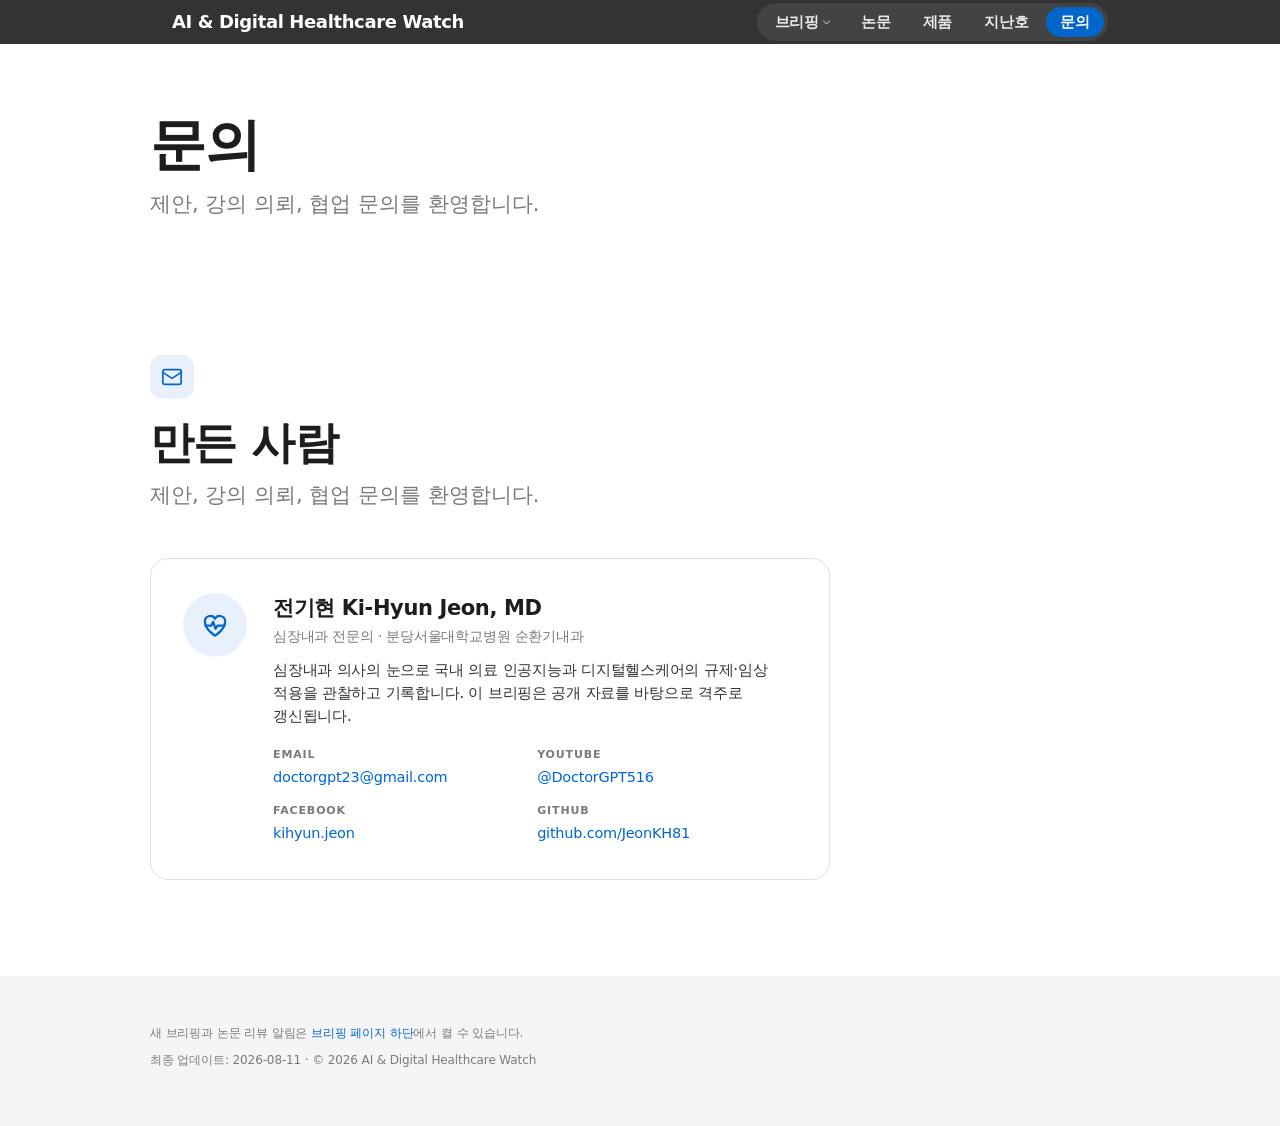
==== about/index.html @ b1553fe0 "브리핑 순서를 갱신 주기대로 재배치 — 주간(동향·LLM) 먼저, 월간(핵심·키워드·타임라인), 수시(학회) 순 Co-Authored-By: Claude Fable 5 <norep" ====
<!DOCTYPE html>
<html lang="ko">
<head>
<meta charset="utf-8">
<meta name="viewport" content="width=device-width, initial-scale=1, viewport-fit=cover">
<meta name="description" content="전기현(심장내과 전문의)이 만드는 의료 인공지능·디지털헬스케어 브리핑입니다. 제안과 협업 문의를 환영합니다.">
<title>문의 — AI &amp; Digital Healthcare Watch</title>
<link rel="canonical" href="https://docgpt.ai.kr/about/">

<!-- PWA (홈화면 설치·오프라인) -->
<link rel="manifest" href="/manifest.json?v=3">
<meta name="theme-color" content="#000000">
<link rel="icon" href="/favicon.ico?v=2" sizes="any">
<link rel="icon" href="/icon-32.png?v=2" type="image/png" sizes="32x32">
<link rel="icon" href="/icon-192.png?v=2" type="image/png" sizes="192x192">
<link rel="apple-touch-icon" href="/apple-touch-icon.png?v=2">
<meta name="apple-mobile-web-app-capable" content="yes">
<meta name="apple-mobile-web-app-status-bar-style" content="black">
<meta name="apple-mobile-web-app-title" content="DocGPT">

<!-- Open Graph -->
<meta property="og:type" content="website">
<meta property="og:site_name" content="AI &amp; Digital Healthcare Watch">
<meta property="og:locale" content="ko_KR">
<meta property="og:url" content="https://docgpt.ai.kr/about/">
<meta property="og:title" content="문의 — 만든 사람">
<meta property="og:description" content="전기현(심장내과 전문의)이 만드는 의료 인공지능·디지털헬스케어 브리핑입니다. 제안과 협업 문의를 환영합니다.">
<meta property="og:image" content="https://docgpt.ai.kr/og-image.jpg">
<meta property="og:image:secure_url" content="https://docgpt.ai.kr/og-image.jpg">
<meta property="og:image:type" content="image/jpeg">
<meta property="og:image:width" content="1200">
<meta property="og:image:height" content="630">
<meta name="twitter:card" content="summary_large_image">
<meta name="twitter:title" content="문의 — 만든 사람">
<meta name="twitter:description" content="전기현(심장내과 전문의)이 만드는 의료 인공지능·디지털헬스케어 브리핑입니다. 제안과 협업 문의를 환영합니다.">
<meta name="twitter:image" content="https://docgpt.ai.kr/og-image.jpg">

<link rel="stylesheet" href="/assets/site.css">
</head>
<body>

<header class="gnav">
  <div class="gnav-inner">
    <div class="brand">
      <a class="wordmark" href="/">AI &amp; Digital Healthcare Watch</a>
    </div>
    <nav>
      <span class="menu-wrap">
        <a href="/" aria-haspopup="true" aria-expanded="false">브리핑</a>
        <span class="dropdown" role="menu">
          <a href="/#news">동향</a>
          <a href="/#llm">LLM 브리핑</a>
          <a href="/#highlights">이달의 핵심</a>
          <a href="/#keyword">이달의 키워드</a>
          <a href="/#timeline">타임라인</a>
          <a href="/#academia">학회 일정</a>
        </span>
      </span>
      <a href="/papers/">논문</a>
      <a href="/products/">제품</a>
      <a href="/archive/">지난호</a>
      <a class="current" href="/about/">문의</a>
    </nav>
  </div>
</header>
<div class="page-head">
  <div class="page-head-inner">
    <h1>문의</h1>
    <p class="page-sub">제안, 강의 의뢰, 협업 문의를 환영합니다.</p>
  </div>
</div>

<!-- ═══ 소개·문의 (white) ═══ -->
<section class="tile tile-white" id="contact">
  <div class="tile-inner">
    <div class="sec-badge reveal"><svg viewBox="0 0 24 24" aria-hidden="true"><rect x="2" y="4" width="20" height="16" rx="2"/><polyline points="2 7 12 13.5 22 7"/></svg></div>
    <h2 class="sec-head reveal">만든 사람</h2>
    <p class="sec-sub reveal">제안, 강의 의뢰, 협업 문의를 환영합니다.</p>
    <div class="contact-card reveal">
      <div class="avatar" aria-hidden="true">
        <svg viewBox="0 0 24 24"><path d="M12 20.5S4 15.5 4 9.8A4.3 4.3 0 0 1 12 7a4.3 4.3 0 0 1 8 2.8c0 5.7-8 10.7-8 10.7z"/><polyline points="4.5 12.5 9 12.5 10.5 9.5 12.5 15 14 12.5 19.5 12.5"/></svg>
      </div>
      <div>
        <h3>전기현 Ki-Hyun Jeon, MD</h3>
        <p class="role">심장내과 전문의 · 분당서울대학교병원 순환기내과</p>
        <p class="bio">심장내과 의사의 눈으로 국내 의료 인공지능과 디지털헬스케어의 규제·임상 적용을 관찰하고 기록합니다. 이 브리핑은 공개 자료를 바탕으로 격주로 갱신됩니다.</p>
        <div class="contact-links">
          <div class="cl-item">
            <span class="cl-label">EMAIL</span>
            <a href="mailto:doctorgpt23@gmail.com">doctorgpt23@gmail.com</a>
          </div>
          <div class="cl-item">
            <span class="cl-label">YOUTUBE</span>
            <a href="https://www.youtube.com/@DoctorGPT516" target="_blank" rel="noopener">@DoctorGPT516</a>
          </div>
          <div class="cl-item">
            <span class="cl-label">FACEBOOK</span>
            <a href="https://www.facebook.com/kihyun.jeon" target="_blank" rel="noopener">kihyun.jeon</a>
          </div>
          <div class="cl-item">
            <span class="cl-label">GITHUB</span>
            <a href="https://github.com/JeonKH81" target="_blank" rel="noopener">github.com/JeonKH81</a>
          </div>
        </div>
      </div>
    </div>
  </div>
</section>

<footer>
  <div class="tile-inner">
    <p>새 브리핑과 논문 리뷰 알림은 <a href="/#notify">브리핑 페이지 하단</a>에서 켤 수 있습니다.</p>
    <p>최종 업데이트: 2026-08-11 · © 2026 AI &amp; Digital Healthcare Watch</p>
  </div>
</footer>

<!-- 하단 탭바: 모바일에서만 보인다 -->
<nav class="tabbar" aria-label="주요 메뉴">
  <a href="/">
    <svg viewBox="0 0 24 24" aria-hidden="true"><path d="M4 5h13a1 1 0 0 1 1 1v12a2 2 0 0 0 2 2H6a2 2 0 0 1-2-2z"/><line x1="7.5" y1="9" x2="14.5" y2="9"/><line x1="7.5" y1="12.5" x2="14.5" y2="12.5"/><line x1="7.5" y1="16" x2="11.5" y2="16"/></svg>
    <span>브리핑</span>
  </a>
  <a href="/papers/">
    <svg viewBox="0 0 24 24" aria-hidden="true"><path d="M4 19.5A2.5 2.5 0 0 1 6.5 17H20"/><path d="M6.5 3H20v18H6.5A2.5 2.5 0 0 1 4 18.5v-13A2.5 2.5 0 0 1 6.5 3z"/><line x1="9" y1="7.5" x2="16" y2="7.5"/></svg>
    <span>논문</span>
  </a>
  <a href="/products/">
    <svg viewBox="0 0 24 24" aria-hidden="true"><path d="M21 8.5v7a1.5 1.5 0 0 1-.8 1.3l-7 3.6a1.5 1.5 0 0 1-1.4 0l-7-3.6A1.5 1.5 0 0 1 3 15.5v-7"/><path d="M3.4 7.6l7.9-3.9a1.5 1.5 0 0 1 1.4 0l7.9 3.9-8.6 4.3z"/><line x1="12" y1="11.9" x2="12" y2="20.6"/></svg>
    <span>제품</span>
  </a>
  <a href="/archive/">
    <svg viewBox="0 0 24 24" aria-hidden="true"><path d="M20 8.5V19a1.5 1.5 0 0 1-1.5 1.5h-13A1.5 1.5 0 0 1 4 19V8.5"/><rect x="2.5" y="3.5" width="19" height="5" rx="1"/><line x1="10" y1="12.5" x2="14" y2="12.5"/></svg>
    <span>지난호</span>
  </a>
  <a href="/about/" aria-current="page">
    <svg viewBox="0 0 24 24" aria-hidden="true"><path d="M21 11.5a8.4 8.4 0 0 1-.9 3.8A8.5 8.5 0 0 1 12.5 20a8.4 8.4 0 0 1-3.8-.9L3 21l1.9-5.7A8.4 8.4 0 0 1 4 11.5 8.5 8.5 0 0 1 8.7 3.9a8.4 8.4 0 0 1 3.8-.9h.5a8.5 8.5 0 0 1 8 8z"/></svg>
    <span>문의</span>
  </a>
</nav>

<!-- PWA: 서비스워커 등록 -->
<script>
  if ("serviceWorker" in navigator) {
    window.addEventListener("load", function () {
      navigator.serviceWorker.register("/sw.js").catch(function () {});
    });
  }
</script>


<!-- 브리핑 드롭다운: 터치·키보드 대응 -->
<script>
(function () {
  var wrap = document.querySelector(".gnav nav .menu-wrap");
  if (!wrap) return;
  var trigger = wrap.querySelector("a");
  var canHover = window.matchMedia("(hover: hover) and (pointer: fine)").matches;

  function setOpen(on) {
    wrap.classList.toggle("open", on);
    trigger.setAttribute("aria-expanded", on ? "true" : "false");
  }

  // 터치 기기에서는 첫 탭이 메뉴를 열고, 다시 탭하면 브리핑으로 이동한다.
  trigger.addEventListener("click", function (e) {
    if (canHover) return;
    if (!wrap.classList.contains("open")) {
      e.preventDefault();
      setOpen(true);
    }
  });

  document.addEventListener("click", function (e) {
    if (!wrap.contains(e.target)) setOpen(false);
  });
  document.addEventListener("keydown", function (e) {
    if (e.key === "Escape") setOpen(false);
  });
  wrap.addEventListener("focusout", function () {
    setTimeout(function () {
      if (!wrap.contains(document.activeElement)) setOpen(false);
    }, 0);
  });
})();
</script>

<!-- Cloudflare Web Analytics -->
<script type='module' src='https://static.cloudflareinsights.com/beacon.min.js' data-cf-beacon='{"token": "751d2cc1d2b743a38a53713a2aeda3c4"}'></script>
<!-- End Cloudflare Web Analytics -->
</body>
</html>
---- assets/site.css ----
/* AI & Digital Healthcare Watch — 공통 스타일
 * 페이지가 다섯으로 늘어 각 파일에 CSS를 복사하는 방식을 그만두고 여기로 모았다.
 * 페이지 고유 스타일만 각 HTML의 <style>에 남긴다.
 */
/* ═══ Apple design-md tokens ═══ */
  :root {
    --primary: #0066cc;
    --primary-focus: #0071e3;
    --primary-on-dark: #2997ff;
    --ink: #1d1d1f;
    --body-on-dark: #ffffff;
    --body-muted: #cccccc;
    --ink-muted-80: #333333;
    --ink-muted-48: #7a7a7a;
    --divider-soft: #f0f0f0;
    --hairline: #e0e0e0;
    --canvas: #ffffff;
    --parchment: #f5f5f7;
    --pearl: #fafafc;
    --tile-1: #272729;
    --tile-2: #2a2a2c;
    --tile-3: #252527;
    --black: #000000;
    --font: system-ui, -apple-system, BlinkMacSystemFont, "SF Pro Text", "Apple SD Gothic Neo", "Pretendard", "Noto Sans KR", sans-serif;
    --font-display: system-ui, -apple-system, BlinkMacSystemFont, "SF Pro Display", "Apple SD Gothic Neo", "Pretendard", "Noto Sans KR", sans-serif;
  }
  *, *::before, *::after { box-sizing: border-box; }
  html { scroll-behavior: smooth; }
  body {
    margin: 0;
    background: var(--canvas);
    color: var(--ink);
    font-family: var(--font);
    font-size: 17px;
    line-height: 1.47;
    letter-spacing: -0.374px;
    word-break: keep-all;
    overflow-wrap: break-word;
    -webkit-font-smoothing: antialiased;
  }
  a { color: var(--primary); text-decoration: none; }
  a:hover { text-decoration: underline; }
  a:focus-visible { outline: 2px solid var(--primary-focus); outline-offset: 2px; border-radius: 4px; }

  /* ═══ Global nav (black, 44px) ═══ */
  .gnav {
    position: sticky;
    top: 0;
    z-index: 100;
    background: rgba(0, 0, 0, 0.8);
    backdrop-filter: saturate(180%) blur(20px);
    -webkit-backdrop-filter: saturate(180%) blur(20px);
    height: 44px;
  }
  .gnav-inner {
    max-width: 980px;
    margin: 0 auto;
    height: 44px;
    padding: 0 22px;
    display: flex;
    align-items: center;
    justify-content: space-between;
    gap: 20px;
  }
  .gnav .wordmark {
    color: #ffffff;
    font-size: 18px;
    font-weight: 700;
    letter-spacing: -0.374px;
    white-space: nowrap;
  }
  .gnav .wordmark:hover { text-decoration: none; }
  .gnav .brand { display: flex; align-items: baseline; gap: 12px; min-width: 0; }
  .gnav .updated {
    color: rgba(255, 255, 255, 0.55);
    font-size: 13px;
    font-weight: 400;
    letter-spacing: -0.12px;
    font-variant-numeric: tabular-nums;
    white-space: nowrap;
  }
  @media (max-width: 480px) {
    .gnav .updated { display: none; }
  }
  .gnav nav {
    display: flex;
    align-items: center;
    gap: 4px;
    background: rgba(255, 255, 255, 0.08);
    border-radius: 9999px;
    padding: 4px;
  }
  .gnav nav a {
    color: rgba(255, 255, 255, 0.9);
    font-size: 14.5px;
    font-weight: 700;
    letter-spacing: -0.224px;
    line-height: 1;
    padding: 8px 14px;
    border-radius: 9999px;
    white-space: nowrap;
    transition: background 0.2s, color 0.2s;
  }
  .gnav nav a:hover {
    color: #ffffff;
    background: rgba(255, 255, 255, 0.16);
    text-decoration: none;
  }
  .gnav nav a:active { transform: scale(0.95); }
  .gnav nav a.current {
    background: var(--primary);
    color: #ffffff;
  }
  .gnav nav a.ext {
    color: var(--primary-on-dark);
  }
  .gnav nav a.ext:hover { color: #ffffff; }

  /* ═══ Full-bleed tiles ═══ */
  .tile { padding: 96px 22px; }
  .tile-white { background: var(--canvas); }
  .tile-parchment { background: var(--parchment); }
  .tile-dark { background: var(--tile-1); color: var(--body-on-dark); }
  .tile-dark-2 { background: var(--tile-2); color: var(--body-on-dark); }
  .tile-inner { max-width: 980px; margin: 0 auto; }
  .tile-inner-wide { max-width: 1200px; margin: 0 auto; }

  /* ═══ Hero ═══ */
  .hero {
    text-align: center;
    padding: 110px 22px 90px;
    position: relative;
    overflow: hidden;
  }
  .hero::before {
    content: "";
    position: absolute;
    inset: 0;
    z-index: 0;
    background: url("/bg-hero.jpg") center 35% / cover no-repeat;
    opacity: 0.14;
    -webkit-mask-image: linear-gradient(to bottom, rgba(0,0,0,0.6) 0%, rgba(0,0,0,1) 30%, rgba(0,0,0,0.9) 60%, transparent 96%);
    mask-image: linear-gradient(to bottom, rgba(0,0,0,0.6) 0%, rgba(0,0,0,1) 30%, rgba(0,0,0,0.9) 60%, transparent 96%);
    pointer-events: none;
  }
  .hero > * { position: relative; z-index: 1; }
  .hero .issue-tag {
    font-size: 18px;
    font-weight: 600;
    letter-spacing: -0.374px;
    color: var(--ink-muted-80);
    margin: 0 0 18px;
    font-variant-numeric: tabular-nums;
  }
  @media (max-width: 640px) {
    .hero .issue-tag { font-size: 16px; }
  }
  .hero .issue-tag strong { color: var(--primary); font-weight: 600; }
  .hero h1 {
    font-family: var(--font-display);
    font-size: clamp(34px, 7vw, 64px);
    font-weight: 700;
    line-height: 1.07;
    letter-spacing: -0.02em;
    margin: 0 0 18px;
    text-wrap: balance;
  }
  .hero .lead {
    font-family: var(--font-display);
    font-size: clamp(19px, 3vw, 26px);
    font-weight: 400;
    line-height: 1.3;
    letter-spacing: 0;
    color: var(--ink-muted-48);
    max-width: 640px;
    margin: 0 auto 34px;
    text-wrap: balance;
  }
  .cta-row { display: flex; gap: 14px; justify-content: center; flex-wrap: wrap; }
  .btn-pill {
    display: inline-block;
    background: var(--primary);
    color: #ffffff;
    font-size: 17px;
    font-weight: 400;
    letter-spacing: -0.374px;
    padding: 11px 22px;
    border-radius: 9999px;
    border: 1px solid var(--primary);
    transition: transform 0.15s ease;
  }
  .btn-pill:hover { text-decoration: none; background: var(--primary-focus); border-color: var(--primary-focus); }
  .btn-pill:active { transform: scale(0.95); }
  .btn-ghost {
    display: inline-block;
    background: transparent;
    color: var(--primary);
    font-size: 17px;
    letter-spacing: -0.374px;
    padding: 11px 22px;
    border-radius: 9999px;
    border: 1px solid var(--primary);
    transition: transform 0.15s ease;
  }
  .btn-ghost:hover { text-decoration: none; background: var(--primary); color: #ffffff; }
  .btn-ghost:active { transform: scale(0.95); }

  /* ═══ ECG line ═══ */
  .ecg-wrap { max-width: 900px; margin: 26px auto 0; overflow: hidden; }
  .ecg { width: 100%; height: 64px; display: block; }
  .ecg-path {
    stroke: var(--primary);
    stroke-dasharray: 1290;
    stroke-dashoffset: 1290;
    animation: ecg-draw 4.5s linear infinite;
  }
  @keyframes ecg-draw {
    0% { stroke-dashoffset: 1290; opacity: 1; }
    70% { stroke-dashoffset: 0; opacity: 1; }
    88% { opacity: 0.25; }
    100% { stroke-dashoffset: 0; opacity: 0; }
  }
  @media (prefers-reduced-motion: reduce) {
    .ecg-path { animation: none; stroke-dashoffset: 0; }
  }

  /* ═══ Stats strip ═══ */
  .stats {
    display: grid;
    grid-template-columns: repeat(auto-fit, minmax(150px, 1fr));
    gap: 22px;
    max-width: 780px;
    margin: 72px auto 0;
  }
  .stat .num {
    font-family: var(--font-display);
    font-size: clamp(40px, 6vw, 56px);
    font-weight: 700;
    line-height: 1.07;
    letter-spacing: -0.02em;
    font-variant-numeric: tabular-nums;
  }
  .stat .num .unit { font-size: 0.5em; font-weight: 600; }
  .stat .label {
    font-size: 14px;
    letter-spacing: -0.224px;
    color: var(--ink-muted-48);
    margin-top: 6px;
    line-height: 1.43;
  }

  /* ═══ 이번 호의 키워드 ═══ */
  .kw-heading { margin: 0; }
  .kw-label {
    display: block;
    font-size: 12px;
    font-weight: 700;
    letter-spacing: 0.14em;
    color: var(--primary);
    margin: 0 0 14px;
  }
  .kw-term {
    display: block;
    font-family: var(--font-display);
    font-size: clamp(64px, 12vw, 116px);
    font-weight: 700;
    line-height: 1;
    letter-spacing: -0.045em;
    color: var(--ink);
    margin: 0;
  }
  .kw-full {
    font-size: clamp(16px, 2.4vw, 20px);
    font-weight: 400;
    letter-spacing: -0.224px;
    color: var(--ink-muted-48);
    margin: 12px 0 0;
  }
  .kw-def {
    font-size: clamp(19px, 2.8vw, 25px);
    font-weight: 600;
    line-height: 1.45;
    letter-spacing: -0.374px;
    color: var(--ink);
    margin: 30px 0 0;
    padding-left: 20px;
    border-left: 3px solid var(--primary);
    max-width: 46ch;
    text-wrap: balance;
  }
  .kw-body {
    margin-top: 34px;
    columns: 2;
    column-gap: 44px;
    max-width: 900px;
  }
  .kw-body p {
    margin: 0 0 15px;
    font-size: 16px;
    line-height: 1.62;
    letter-spacing: -0.224px;
    color: var(--ink-muted-80);
    break-inside: avoid;
  }
  .kw-body p strong { color: var(--ink); font-weight: 600; }
  .kw-link {
    margin-top: 26px;
    padding: 16px 20px;
    background: var(--canvas);
    border-radius: 14px;
    font-size: 14.5px;
    line-height: 1.55;
    letter-spacing: -0.224px;
    color: var(--ink-muted-80);
    max-width: 74ch;
  }
  .kw-link strong { color: var(--ink); font-weight: 600; }
  @media (max-width: 720px) {
    .kw-body { columns: 1; }
  }

  /* ═══ Section badge ═══ */
  .sec-badge {
    width: 44px;
    height: 44px;
    border-radius: 12px;
    display: flex;
    align-items: center;
    justify-content: center;
    margin-bottom: 20px;
    background: rgba(0, 102, 204, 0.09);
  }
  .sec-badge svg {
    width: 22px;
    height: 22px;
    stroke: var(--primary);
    stroke-width: 1.8;
    stroke-linecap: round;
    stroke-linejoin: round;
    fill: none;
  }
  .tile-dark .sec-badge, .tile-dark-2 .sec-badge { background: rgba(41, 151, 255, 0.14); }
  .tile-dark .sec-badge svg, .tile-dark-2 .sec-badge svg { stroke: var(--primary-on-dark); }

  /* ═══ Section headline grammar ═══ */
  .sec-head {
    font-family: var(--font-display);
    font-size: clamp(30px, 5vw, 44px);
    font-weight: 700;
    line-height: 1.1;
    letter-spacing: -0.015em;
    margin: 0 0 12px;
    text-wrap: balance;
  }
  .sec-sub {
    font-size: clamp(17px, 2.5vw, 21px);
    font-weight: 400;
    letter-spacing: 0;
    color: var(--ink-muted-48);
    margin: 0 0 48px;
    max-width: 60ch;
  }
  .tile-dark .sec-sub, .tile-dark-2 .sec-sub { color: var(--body-muted); }

  /* ═══ 핵심 (dark tile) ═══ */
  .highlight-grid {
    display: grid;
    grid-template-columns: repeat(auto-fit, minmax(280px, 1fr));
    gap: 20px;
  }
  .highlight {
    background: var(--tile-2);
    border-radius: 18px;
    padding: 32px 28px;
  }
  .highlight .h-num {
    font-family: var(--font-display);
    font-size: 14px;
    font-weight: 600;
    letter-spacing: -0.224px;
    color: var(--primary-on-dark);
    margin-bottom: 10px;
    font-variant-numeric: tabular-nums;
  }
  .highlight h3 {
    font-size: 21px;
    font-weight: 600;
    line-height: 1.24;
    letter-spacing: -0.374px;
    margin: 0 0 10px;
    color: #ffffff;
  }
  .highlight p {
    font-size: 15px;
    line-height: 1.5;
    letter-spacing: -0.224px;
    color: var(--body-muted);
    margin: 0;
  }
  .highlight h3 a { color: #ffffff; transition: color 0.2s; }
  .highlight h3 a:hover { color: var(--primary-on-dark); text-decoration: none; }
  .highlight .h-src {
    margin-top: 12px;
    font-size: 13px;
    letter-spacing: -0.12px;
    color: var(--ink-muted-48);
  }
  .highlight .h-src a { color: var(--ink-muted-48); }
  .highlight .h-src a:hover { color: var(--primary-on-dark); }

  /* ═══ 미니 차트 (dark tile) ═══ */
  .chart-row {
    display: grid;
    grid-template-columns: repeat(auto-fit, minmax(280px, 1fr));
    gap: 20px;
    margin-top: 20px;
  }
  .chart-card {
    background: var(--tile-2);
    border-radius: 18px;
    padding: 32px 28px 24px;
  }
  .chart-card h3 {
    font-size: 17px;
    font-weight: 600;
    letter-spacing: -0.374px;
    color: #ffffff;
    margin: 0 0 4px;
  }
  .chart-card .chart-cap {
    font-size: 13px;
    letter-spacing: -0.12px;
    color: var(--ink-muted-48);
    margin: 0 0 18px;
  }
  .chart-card svg { width: 100%; height: auto; display: block; }
  .bar { fill: var(--primary-on-dark); rx: 4; }
  .bar-label {
    font-family: var(--font);
    font-size: 15px;
    font-weight: 600;
    fill: #ffffff;
  }
  .bar-axis {
    font-family: var(--font);
    font-size: 11.5px;
    fill: var(--body-muted);
  }
  .bar-base { stroke: rgba(255, 255, 255, 0.18); stroke-width: 1; }
  html.js .bar {
    transform-box: fill-box;
    transform-origin: bottom;
    transform: scaleY(0);
    transition: transform 0.9s cubic-bezier(0.25, 0.1, 0.25, 1);
  }
  html.js .reveal.in .bar { transform: scaleY(1); }
  html.js .reveal.in .bar:nth-child(2) { transition-delay: 0.12s; }
  html.js .reveal.in .bar:nth-child(3) { transition-delay: 0.24s; }

  /* ═══ 카드 아이콘 ═══ */
  .card-icon {
    width: 24px;
    height: 24px;
    stroke: var(--primary-on-dark);
    stroke-width: 1.8;
    stroke-linecap: round;
    stroke-linejoin: round;
    fill: none;
    display: block;
    margin-bottom: 14px;
  }

  /* ═══ 학계·학회 (parchment) ═══ */
  .acad-grid {
    display: grid;
    grid-template-columns: repeat(auto-fit, minmax(300px, 1fr));
    gap: 20px;
  }
  .acad-card {
    background: var(--canvas);
    border: 1px solid var(--hairline);
    border-radius: 18px;
    padding: 28px 26px;
    display: flex;
    flex-direction: column;
    gap: 8px;
  }
  .acad-card .a-date {
    font-size: 13px;
    font-weight: 600;
    letter-spacing: -0.12px;
    color: var(--primary);
    font-variant-numeric: tabular-nums;
  }
  .acad-card h3 {
    font-size: 19px;
    font-weight: 600;
    line-height: 1.32;
    letter-spacing: -0.374px;
    margin: 0;
    text-wrap: balance;
  }
  .acad-card h3 a { color: var(--ink); transition: color 0.2s; }
  .acad-card h3 a:hover { color: var(--primary); text-decoration: none; }
  .acad-card p {
    margin: 0;
    font-size: 14.5px;
    line-height: 1.5;
    letter-spacing: -0.224px;
    color: var(--ink-muted-80);
  }
  .acad-card .a-src {
    margin-top: auto;
    padding-top: 10px;
    font-size: 13px;
    letter-spacing: -0.12px;
  }
  .acad-card .a-src a { color: var(--ink-muted-48); }
  .acad-card .a-src a:hover { color: var(--primary); }
  .acad-card .card-icon { stroke: var(--primary); margin-bottom: 6px; }

  /* ═══ 학회 일정 캘린더 ═══ */
  .conf-note {
    font-size: 14px;
    line-height: 1.55;
    letter-spacing: -0.224px;
    color: var(--ink-muted-48);
    margin: 0 0 26px;
    max-width: 74ch;
  }
  .conf-group {
    font-size: 12px;
    font-weight: 700;
    letter-spacing: 0.08em;
    color: var(--ink-muted-48);
    margin: 30px 0 2px;
  }
  .conf-group:first-of-type { margin-top: 0; }
  .conf-list { border-top: 1px solid var(--hairline); }
  .conf-item {
    display: grid;
    grid-template-columns: 118px 1fr;
    gap: 22px;
    padding: 20px 0;
    border-bottom: 1px solid var(--hairline);
  }
  .conf-date {
    font-variant-numeric: tabular-nums;
    padding-top: 2px;
  }
  .conf-date .d-main {
    display: block;
    font-size: 17px;
    font-weight: 700;
    letter-spacing: -0.374px;
    color: var(--primary);
    white-space: nowrap;
  }
  .conf-date .d-year {
    display: block;
    font-size: 12.5px;
    letter-spacing: -0.12px;
    color: var(--ink-muted-48);
    margin-top: 1px;
  }
  .conf-item h4 {
    font-size: 17px;
    font-weight: 600;
    line-height: 1.35;
    letter-spacing: -0.374px;
    margin: 0 0 5px;
    text-wrap: balance;
  }
  .conf-item h4 a { color: var(--ink); border-bottom: 1px solid transparent; }
  .conf-item h4 a:hover { color: var(--primary); border-bottom-color: var(--primary); text-decoration: none; }
  .conf-item h4 .abbr {
    font-size: 11.5px;
    font-weight: 700;
    letter-spacing: 0.03em;
    color: var(--primary);
    background: rgba(0, 102, 204, 0.09);
    border-radius: 100px;
    padding: 2px 9px;
    margin-left: 7px;
    vertical-align: 2px;
    white-space: nowrap;
  }
  .conf-item h4 .abbr.gen { color: var(--ink-muted-48); background: rgba(0, 0, 0, 0.05); }
  .conf-desc {
    margin: 0 0 9px;
    font-size: 14.5px;
    line-height: 1.5;
    letter-spacing: -0.224px;
    color: var(--ink-muted-80);
    max-width: 70ch;
  }
  .conf-meta {
    display: flex;
    flex-wrap: wrap;
    gap: 7px 10px;
    font-size: 13px;
    letter-spacing: -0.12px;
    color: var(--ink-muted-48);
    align-items: center;
  }
  .conf-meta .loc::before { content: "📍 "; }
  .conf-meta .dl {
    background: var(--canvas);
    border: 1px solid var(--hairline);
    border-radius: 100px;
    padding: 3px 11px;
    color: var(--ink-muted-80);
  }
  .conf-meta .dl.urgent {
    border-color: var(--primary);
    color: var(--primary);
    font-weight: 600;
  }
  .conf-item.past .conf-date .d-main { color: var(--ink-muted-48); }

  /* ═══ 타임라인 (parchment) ═══ */
  .timeline-scroll { overflow-x: auto; padding: 8px 0 16px; }
  .timeline {
    display: flex;
    min-width: 760px;
    border-top: 1px solid var(--hairline);
    padding-top: 22px;
  }
  .tl-item { flex: 1 1 0; padding-right: 20px; position: relative; }
  .tl-item::before {
    content: "";
    position: absolute;
    top: -27px;
    left: 0;
    width: 10px;
    height: 10px;
    border-radius: 50%;
    background: var(--primary);
  }
  .tl-date {
    font-size: 14px;
    font-weight: 600;
    letter-spacing: -0.224px;
    color: var(--primary);
    font-variant-numeric: tabular-nums;
    margin-bottom: 4px;
  }
  .tl-item p {
    margin: 0;
    font-size: 14px;
    line-height: 1.43;
    letter-spacing: -0.224px;
    color: var(--ink-muted-80);
  }

  /* ═══ 뉴스 (white) ═══ */
  /* ═══ 에디터스 노트 콜아웃 ═══ */
  .editors-note {
    background: var(--parchment);
    border-radius: 18px;
    padding: 30px 32px;
    margin-bottom: 44px;
  }
  .editors-note .en-head {
    display: flex;
    align-items: center;
    gap: 10px;
    margin-bottom: 14px;
  }
  .editors-note .en-head svg {
    width: 20px;
    height: 20px;
    stroke: var(--primary);
    stroke-width: 1.8;
    stroke-linecap: round;
    stroke-linejoin: round;
    fill: none;
    flex-shrink: 0;
  }
  .editors-note .en-head h3 {
    font-size: 15px;
    font-weight: 700;
    letter-spacing: -0.224px;
    color: var(--primary);
    margin: 0;
  }
  .editors-note p {
    font-size: 15.5px;
    line-height: 1.62;
    letter-spacing: -0.224px;
    color: var(--ink-muted-80);
    margin: 0 0 12px;
    max-width: 72ch;
  }
  .editors-note p:last-child { margin-bottom: 0; }
  .editors-note strong { color: var(--ink); font-weight: 600; }

  /* ═══ 국내/해외 전환 토글 ═══ */
  .scope-toggle {
    display: inline-flex;
    gap: 4px;
    background: var(--parchment);
    border-radius: 9999px;
    padding: 4px;
    margin-bottom: 20px;
  }
  .scope-btn {
    font-family: var(--font);
    font-size: 15px;
    font-weight: 600;
    letter-spacing: -0.224px;
    color: var(--ink-muted-48);
    background: transparent;
    border: none;
    border-radius: 9999px;
    padding: 9px 22px;
    cursor: pointer;
    transition: background 0.2s, color 0.2s;
  }
  .scope-btn:hover { color: var(--ink); }
  .scope-btn:active { transform: scale(0.96); }
  .scope-btn[aria-selected="true"] {
    background: var(--canvas);
    color: var(--ink);
    box-shadow: 0 1px 3px rgba(0, 0, 0, 0.08);
  }
  .scope-btn:focus-visible { outline: 2px solid var(--primary-focus); outline-offset: 2px; }
  .scope-btn .cnt {
    font-size: 13px;
    font-weight: 400;
    color: var(--ink-muted-48);
    margin-left: 5px;
    font-variant-numeric: tabular-nums;
  }

  /* ═══ 해외 동향 (압축형) ═══ */
  .intl-note {
    font-size: 14px;
    line-height: 1.55;
    letter-spacing: -0.224px;
    color: var(--ink-muted-48);
    margin: 0 0 22px;
    max-width: 72ch;
  }
  .intl-list { border-top: 1px solid var(--divider-soft); }
  .intl-item {
    display: grid;
    grid-template-columns: 104px 1fr;
    gap: 20px;
    padding: 15px 0;
    border-bottom: 1px solid var(--divider-soft);
    align-items: baseline;
  }
  .intl-item .date {
    font-size: 13.5px;
    letter-spacing: -0.224px;
    color: var(--ink-muted-48);
    font-variant-numeric: tabular-nums;
    white-space: nowrap;
  }
  .intl-item .txt {
    font-size: 15.5px;
    line-height: 1.5;
    letter-spacing: -0.224px;
    color: var(--ink);
  }
  .intl-item .txt a { color: var(--ink); border-bottom: 1px solid transparent; }
  .intl-item .txt a:hover { color: var(--primary); border-bottom-color: var(--primary); text-decoration: none; }
  .intl-item .org {
    display: inline-block;
    font-size: 11.5px;
    font-weight: 700;
    letter-spacing: 0.03em;
    color: var(--primary);
    background: rgba(0, 102, 204, 0.09);
    border-radius: 100px;
    padding: 2px 9px;
    margin-right: 8px;
    vertical-align: 1px;
  }
  .intl-item .src { font-size: 13px; letter-spacing: -0.12px; margin-left: 6px; }
  .intl-item .src a { color: var(--ink-muted-48); }
  .intl-item .src a:hover { color: var(--primary); }

  /* ═══ 더 보기 ═══ */
  .more-row { margin-top: 26px; }
  .btn-more {
    font-family: var(--font);
    font-size: 15px;
    font-weight: 600;
    letter-spacing: -0.224px;
    color: var(--primary);
    background: transparent;
    border: 1px solid var(--hairline);
    border-radius: 9999px;
    padding: 11px 24px;
    cursor: pointer;
    transition: background 0.2s, border-color 0.2s;
  }
  .btn-more:hover { background: var(--parchment); border-color: var(--ink-muted-48); }
  .btn-more:active { transform: scale(0.96); }
  .btn-more:focus-visible { outline: 2px solid var(--primary-focus); outline-offset: 2px; }
  .entry.folded, .intl-item.folded { display: none; }

  .filter-row {
    display: flex;
    gap: 10px;
    flex-wrap: wrap;
    margin-bottom: 40px;
  }
  .filter-chip {
    font-family: var(--font);
    font-size: 14px;
    letter-spacing: -0.224px;
    color: var(--ink);
    background: var(--canvas);
    border: 1px solid var(--hairline);
    border-radius: 9999px;
    padding: 10px 18px;
    cursor: pointer;
    transition: transform 0.15s ease, border-color 0.2s, background 0.2s;
  }
  .filter-chip:hover { border-color: var(--ink-muted-48); }
  .filter-chip:active { transform: scale(0.95); }
  .filter-chip[aria-pressed="true"] {
    border: 2px solid var(--primary-focus);
    padding: 9px 17px;
    font-weight: 600;
  }
  .filter-chip:focus-visible { outline: 2px solid var(--primary-focus); outline-offset: 2px; }

  .entry {
    display: grid;
    grid-template-columns: 104px 1fr;
    gap: 24px;
    padding: 26px 0;
    border-bottom: 1px solid var(--divider-soft);
  }
  .entry.hidden { display: none; }
  .entry .date {
    font-size: 14px;
    letter-spacing: -0.224px;
    color: var(--ink-muted-48);
    font-variant-numeric: tabular-nums;
    padding-top: 3px;
    white-space: nowrap;
  }
  .entry .cat {
    font-size: 12px;
    font-weight: 600;
    letter-spacing: -0.12px;
    color: var(--ink-muted-48);
    text-transform: none;
    margin-bottom: 6px;
  }
  .entry h3 {
    font-size: 19px;
    font-weight: 600;
    line-height: 1.32;
    letter-spacing: -0.374px;
    margin: 0 0 8px;
    text-wrap: balance;
  }
  .entry h3 a { color: var(--ink); transition: color 0.2s; }
  .entry h3 a:hover { color: var(--primary); text-decoration: none; }
  .entry p {
    margin: 0 0 8px;
    font-size: 15px;
    line-height: 1.5;
    letter-spacing: -0.224px;
    color: var(--ink-muted-80);
    max-width: 66ch;
  }
  .entry .src { font-size: 13px; letter-spacing: -0.12px; }
  .entry .src a { color: var(--ink-muted-48); }
  .entry .src a:hover { color: var(--primary); }

  /* ═══ 제품 (dark-2 tile) ═══ */
  .products {
    display: grid;
    grid-template-columns: repeat(auto-fill, minmax(260px, 1fr));
    gap: 18px;
  }
  .pcard {
    background: var(--tile-3);
    border: 1px solid rgba(255, 255, 255, 0.08);
    border-radius: 18px;
    padding: 26px 24px;
    display: flex;
    flex-direction: column;
    gap: 8px;
  }
  .pcard .ptype {
    font-size: 12px;
    font-weight: 600;
    letter-spacing: -0.12px;
    color: var(--primary-on-dark);
  }
  .pcard h4 {
    font-size: 17px;
    font-weight: 600;
    line-height: 1.3;
    letter-spacing: -0.374px;
    margin: 0;
  }
  .pcard h4 a { color: #ffffff; transition: color 0.2s; }
  .pcard h4 a:hover { color: var(--primary-on-dark); text-decoration: none; }
  .pcard .company {
    font-size: 13px;
    font-weight: 400;
    letter-spacing: -0.12px;
    color: var(--ink-muted-48);
  }
  .pcard p {
    margin: 0;
    font-size: 14px;
    line-height: 1.5;
    letter-spacing: -0.224px;
    color: var(--body-muted);
  }
  .pcard .pmeta {
    margin-top: auto;
    padding-top: 10px;
    font-size: 12px;
    letter-spacing: -0.12px;
    color: var(--ink-muted-48);
    font-variant-numeric: tabular-nums;
  }

  /* ═══ 제품 수록 기준 ═══ */
  .product-note {
    font-size: 14px;
    line-height: 1.55;
    letter-spacing: -0.224px;
    color: var(--ink-muted-48);
    margin: -30px 0 34px;
    max-width: 78ch;
  }
  .product-note strong { color: var(--body-muted); font-weight: 600; }
  .product-note a { color: var(--primary-on-dark); }

  /* ═══ 논문 리뷰 티저 ═══ */
  .paper-teasers {
    display: grid;
    grid-template-columns: repeat(auto-fit, minmax(280px, 1fr));
    gap: 18px;
    margin-bottom: 28px;
  }
  .pt-card {
    background: var(--tile-3);
    border: 1px solid rgba(255, 255, 255, 0.08);
    border-radius: 18px;
    padding: 26px 24px;
    display: flex;
    flex-direction: column;
    gap: 8px;
  }
  .pt-card .pt-tag {
    font-size: 12px;
    font-weight: 600;
    letter-spacing: -0.12px;
    color: var(--primary-on-dark);
  }
  .pt-card h3 {
    font-size: 17px;
    font-weight: 600;
    line-height: 1.35;
    letter-spacing: -0.374px;
    margin: 0;
    text-wrap: balance;
  }
  .pt-card h3 a { color: #ffffff; transition: color 0.2s; }
  .pt-card h3 a:hover { color: var(--primary-on-dark); text-decoration: none; }
  .pt-card .pt-journal {
    font-size: 13px;
    letter-spacing: -0.12px;
    color: var(--ink-muted-48);
  }
  .pt-card p {
    margin: 0;
    font-size: 14px;
    line-height: 1.5;
    letter-spacing: -0.224px;
    color: var(--body-muted);
  }

  /* ═══ 소개·문의 ═══ */
  .contact-card {
    background: var(--canvas);
    border: 1px solid var(--hairline);
    border-radius: 18px;
    padding: 34px 32px;
    display: flex;
    gap: 26px;
    align-items: flex-start;
    max-width: 680px;
  }
  .contact-card .avatar {
    width: 64px;
    height: 64px;
    border-radius: 50%;
    background: rgba(0, 102, 204, 0.09);
    display: flex;
    align-items: center;
    justify-content: center;
    flex-shrink: 0;
  }
  .contact-card .avatar svg {
    width: 30px;
    height: 30px;
    stroke: var(--primary);
    stroke-width: 1.8;
    stroke-linecap: round;
    stroke-linejoin: round;
    fill: none;
  }
  .contact-card h3 {
    font-size: 21px;
    font-weight: 600;
    letter-spacing: -0.374px;
    margin: 0 0 2px;
  }
  .contact-card .role {
    font-size: 14px;
    letter-spacing: -0.224px;
    color: var(--ink-muted-48);
    margin: 0 0 12px;
  }
  .contact-card p.bio {
    font-size: 15px;
    line-height: 1.55;
    letter-spacing: -0.224px;
    color: var(--ink-muted-80);
    margin: 0 0 18px;
    max-width: 52ch;
  }
  .contact-links {
    display: grid;
    grid-template-columns: repeat(2, minmax(0, 1fr));
    gap: 14px 32px;
  }
  .cl-label {
    display: block;
    font-size: 11px;
    font-weight: 600;
    letter-spacing: 0.08em;
    color: var(--ink-muted-48);
    margin-bottom: 1px;
  }
  .contact-links a {
    font-size: 14.5px;
    letter-spacing: -0.224px;
    color: var(--primary);
    word-break: break-all;
  }
  @media (max-width: 560px) {
    .contact-card { flex-direction: column; }
    .contact-links { grid-template-columns: 1fr; }
  }

  /* ═══ Footer (parchment) ═══ */
  footer {
    background: var(--parchment);
    padding: 48px 22px;
  }
  footer .tile-inner {
    font-size: 12px;
    line-height: 1.6;
    letter-spacing: -0.12px;
    color: var(--ink-muted-48);
  }
  footer p { margin: 0 0 8px; max-width: 76ch; }

  /* ═══ Reveal motion — html.js가 있을 때만 숨김(무JS 환경에서는 항상 표시) ═══ */
  html.js .reveal {
    opacity: 0;
    transform: translateY(28px);
    transition: opacity 0.7s cubic-bezier(0.25, 0.1, 0.25, 1), transform 0.7s cubic-bezier(0.25, 0.1, 0.25, 1);
  }
  html.js .reveal.in { opacity: 1; transform: none; }

  @media (max-width: 640px) {
    .tile { padding: 64px 22px; }
    .hero { padding: 72px 22px 56px; }
    .entry { grid-template-columns: 1fr; gap: 6px; }
    .entry .date { padding-top: 0; }
    /* 모바일: 브랜드 아래에 메뉴를 가로 스크롤 띠로 */
    .gnav { height: auto; }
    .gnav-inner {
      height: auto;
      flex-direction: column;
      align-items: stretch;
      gap: 0;
      padding: 9px 0 8px;
    }
    .brand { padding: 0 18px 8px; }
    .gnav .wordmark { font-size: 16px; letter-spacing: -0.3px; }
    .gnav nav {
      background: transparent;
      border-radius: 0;
      padding: 2px 18px 3px;
      gap: 7px;
      overflow-x: auto;
      overscroll-behavior-x: contain;
      -webkit-overflow-scrolling: touch;
      scrollbar-width: none;
      -ms-overflow-style: none;
    }
    .gnav nav::-webkit-scrollbar { display: none; width: 0; height: 0; }
    .gnav nav a {
      background: rgba(255, 255, 255, 0.13);
      padding: 8px 13px;
      font-size: 14px;
      flex: 0 0 auto;
    }
    .gnav nav a.current { background: var(--primary); }
    .tile[id], .hero[id] { scroll-margin-top: 96px; }
  }
  @media (prefers-reduced-motion: reduce) {
    html { scroll-behavior: auto; }
    .reveal { opacity: 1; transform: none; transition: none; }
    * { animation: none !important; }
  }

  /* ═══ 알림 받기 ═══ */
  #notify[hidden] { display: none; }
  .notify-row {
    display: flex;
    align-items: center;
    gap: 16px;
    flex-wrap: wrap;
    margin-top: 22px;
  }
  .btn-notify {
    display: inline-flex;
    align-items: center;
    gap: 9px;
    background: var(--primary);
    color: #ffffff;
    font-family: inherit;
    font-size: 17px;
    letter-spacing: -0.374px;
    padding: 11px 22px;
    border-radius: 9999px;
    border: 1px solid var(--primary);
    cursor: pointer;
    transition: background 0.15s ease, transform 0.15s ease;
  }
  /* 터치 기기는 탭 뒤에도 :hover가 남는다. 켜짐 상태(.is-on)는 파란 글씨라
   * hover 배경이 파랗게 칠해지면 글씨가 배경에 묻혀 보이지 않았다.
   * 그래서 hover 효과는 진짜 포인터가 있는 기기에서만 적용한다. */
  @media (hover: hover) and (pointer: fine) {
    .btn-notify:hover:not(:disabled) { background: var(--primary-focus); border-color: var(--primary-focus); }
    .btn-notify.is-on:hover:not(:disabled) {
      background: rgba(0, 102, 204, 0.08);
      color: var(--primary);
      border-color: var(--primary);
    }
  }
  .btn-notify:active:not(:disabled) { transform: scale(0.97); }
  .btn-notify:disabled { opacity: 0.5; cursor: default; }
  .btn-notify.is-on {
    background: transparent;
    color: var(--primary);
    border-color: var(--primary);
  }
  .btn-notify svg {
    width: 17px; height: 17px; fill: none;
    stroke: currentColor; stroke-width: 1.9;
    stroke-linecap: round; stroke-linejoin: round;
  }
  .notify-status {
    font-size: 14.5px;
    letter-spacing: -0.224px;
    color: var(--ink-muted-48);
  }
  .notify-note {
    margin-top: 16px;
    font-size: 14px;
    line-height: 1.6;
    letter-spacing: -0.224px;
    color: var(--ink-muted-48);
    max-width: 66ch;
  }
  .notify-note strong { color: var(--ink-muted-80); font-weight: 600; }


  /* ═══ 하위 내비 (브리핑 섹션 이동) ═══ */
  .subnav {
    position: sticky;
    top: 44px;               /* 검정 내비 높이만큼 내려 붙인다 */
    z-index: 99;
    background: rgba(245, 245, 247, 0.92);
    backdrop-filter: saturate(180%) blur(20px);
    -webkit-backdrop-filter: saturate(180%) blur(20px);
    border-bottom: 1px solid var(--hairline);
  }
  .subnav-inner {
    max-width: 980px;
    margin: 0 auto;
    padding: 0 22px;
    height: 42px;
    display: flex;
    align-items: center;
    gap: 2px;
    overflow-x: auto;
    -webkit-overflow-scrolling: touch;
    scrollbar-width: none;
    -ms-overflow-style: none;
  }
  .subnav-inner::-webkit-scrollbar { display: none; width: 0; height: 0; }
  .subnav a {
    flex: 0 0 auto;
    font-size: 13.5px;
    font-weight: 600;
    letter-spacing: -0.224px;
    color: var(--ink-muted-80);
    padding: 6px 12px;
    border-radius: 9999px;
    white-space: nowrap;
    transition: background 0.2s, color 0.2s;
  }
  .subnav a:hover {
    background: rgba(0, 0, 0, 0.06);
    color: var(--ink);
    text-decoration: none;
  }
  .subnav a:active { transform: scale(0.95); }
  /* 지금 보고 있는 섹션 표시 (스크롤 감지 스크립트가 .current를 붙인다) */
  .subnav a.current {
    background: var(--primary);
    color: #ffffff;
  }
  /* 검정 내비(44) + 섹션띠(42)에 제목이 가리지 않도록 */
  .tile[id], .hero[id] { scroll-margin-top: 100px; }
  @media (max-width: 640px) {
    .subnav-inner { padding: 0 16px; height: 40px; }
    .subnav a { font-size: 13px; padding: 6px 10px; }
    .tile[id], .hero[id] { scroll-margin-top: 96px; }
  }

/* ═══ 서브페이지 머리말 ═══
 * 홈은 히어로가 있지만 논문·제품·문의 페이지는 제목 블록으로 시작한다. */
.page-head {
  background: var(--canvas);
  padding: 72px 22px 40px;
}
.page-head-inner { max-width: 980px; margin: 0 auto; }
.page-head h1 {
  font-family: var(--font-display);
  font-size: clamp(34px, 6vw, 56px);
  font-weight: 700;
  line-height: 1.05;
  letter-spacing: -0.015em;
  margin: 0 0 14px;
}
.page-sub {
  font-size: clamp(17px, 2.5vw, 21px);
  line-height: 1.45;
  letter-spacing: 0;
  color: var(--ink-muted-48);
  margin: 0;
  max-width: 62ch;
}
@media (max-width: 640px) {
  .page-head { padding: 52px 18px 32px; }
}

/* ═══ 브리핑 드롭다운 ═══
 * hover만으로 만들면 터치 기기에서 열 수단이 없어진다.
 *   - 마우스: hover (@media (hover: hover) 안에서만)
 *   - 터치:   탭하면 열림 (JS가 .open 토글)
 *   - 키보드: focus-within
 */
.gnav nav .menu-wrap { position: relative; display: flex; }
.gnav nav .menu-wrap > a { display: inline-flex; align-items: center; gap: 5px; }
.gnav nav .menu-wrap > a::after {
  content: "";
  width: 5px; height: 5px;
  border-right: 1.6px solid currentColor;
  border-bottom: 1.6px solid currentColor;
  transform: rotate(45deg) translate(-1px, -1px);
  opacity: 0.75;
  transition: transform 0.2s;
}
.dropdown {
  position: absolute;
  top: calc(100% + 6px);
  left: 0;
  min-width: 190px;
  background: rgba(28, 28, 30, 0.92);
  backdrop-filter: saturate(180%) blur(20px);
  -webkit-backdrop-filter: saturate(180%) blur(20px);
  border: 1px solid rgba(255, 255, 255, 0.12);
  border-radius: 14px;
  padding: 6px;
  display: flex;
  flex-direction: column;
  gap: 1px;
  opacity: 0;
  visibility: hidden;
  transform: translateY(-4px);
  transition: opacity 0.16s ease, transform 0.16s ease, visibility 0.16s;
}
.dropdown a {
  font-size: 14px;
  font-weight: 600;
  letter-spacing: -0.224px;
  color: rgba(255, 255, 255, 0.86);
  padding: 9px 13px;
  border-radius: 9px;
  white-space: nowrap;
}
.dropdown a:hover { background: rgba(255, 255, 255, 0.14); color: #ffffff; text-decoration: none; }
.dropdown .dd-sep { height: 1px; background: rgba(255, 255, 255, 0.12); margin: 5px 4px; }

.menu-wrap.open > .dropdown,
.menu-wrap:focus-within > .dropdown {
  opacity: 1; visibility: visible; transform: translateY(0);
}
.menu-wrap.open > a::after { transform: rotate(-135deg) translate(-2px, -2px); }

@media (hover: hover) and (pointer: fine) {
  .menu-wrap:hover > .dropdown { opacity: 1; visibility: visible; transform: translateY(0); }
  .menu-wrap:hover > a::after { transform: rotate(-135deg) translate(-2px, -2px); }
}

@media (max-width: 640px) {
  .dropdown { min-width: 170px; }
  .dropdown a { font-size: 13.5px; padding: 8px 12px; }
}

/* ═══ 갱신 주기 배지 ═══
 * 섹션마다 자연스러운 갱신 속도가 달라(뉴스는 매주, 키워드·핵심은 매월)
 * 제목 옆에 주기를 표시한다. 독자가 언제 다시 오면 되는지 알 수 있다. */
.cadence {
  display: inline-block;
  vertical-align: middle;
  margin-left: 12px;
  font-size: 12.5px;
  font-weight: 700;
  letter-spacing: 0.02em;
  line-height: 1;
  padding: 5px 10px;
  border-radius: 9999px;
  background: rgba(0, 102, 204, 0.1);
  color: var(--primary);
  white-space: nowrap;
  transform: translateY(-4px);
}
.tile-dark .cadence, .tile-dark-2 .cadence {
  background: rgba(255, 255, 255, 0.14);
  color: var(--primary-on-dark);
}
@media (max-width: 640px) {
  .cadence { font-size: 11.5px; padding: 4px 9px; margin-left: 8px; }
}

/* ═══ 하단 탭바 (모바일·앱) ═══
 * 390px에서는 긴 워드마크와 5개 메뉴가 44px 한 줄에 들어가지 않아 두 줄로
 * 밀리고 잘렸다. 모바일에서는 상단 메뉴를 감추고 탭바가 이동을 맡는다.
 * iPhone 홈 인디케이터를 피하려고 safe-area 만큼 아래 여백을 준다. */
.tabbar { display: none; }

@media (max-width: 640px) {
  /* 상단은 워드마크만 남긴다.
   * 원래 모바일 스타일은 상단바를 세로 2단(브랜드 + 메뉴)으로 쌓는데,
   * .gnav 높이는 44px로 고정돼 있어 내용이 넘쳐 잘렸다. 메뉴를 탭바로
   * 옮겼으니 한 줄짜리 바로 되돌린다. */
  .gnav nav { display: none; }
  .gnav-inner {
    flex-direction: row;
    align-items: center;
    justify-content: flex-start;
    height: 44px;
    padding: 0 16px;
    gap: 10px;
  }
  .brand { padding: 0; display: flex; align-items: baseline; gap: 8px; min-width: 0; }
  .gnav .wordmark { overflow: hidden; text-overflow: ellipsis; }
  /* 날짜는 푸터에도 있으므로 좁은 화면에서는 감춘다 */
  .gnav .updated { display: none; }

  .tabbar {
    display: flex;
    position: fixed;
    left: 0;
    right: 0;
    bottom: 0;
    z-index: 200;
    background: rgba(255, 255, 255, 0.94);
    backdrop-filter: saturate(180%) blur(20px);
    -webkit-backdrop-filter: saturate(180%) blur(20px);
    border-top: 1px solid var(--hairline);
    padding-bottom: env(safe-area-inset-bottom);
  }
  .tabbar a {
    flex: 1 1 0;
    min-width: 0;          /* 이게 없으면 항목이 콘텐츠 폭 밑으로 못 줄어 5개가 안 들어간다 */
    display: flex;
    flex-direction: column;
    align-items: center;
    justify-content: center;
    gap: 3px;
    padding: 8px 2px 7px;
    min-height: 50px;
    color: var(--ink-muted-48);
    font-size: 10.5px;
    font-weight: 600;
    letter-spacing: -0.2px;
    line-height: 1;
    -webkit-tap-highlight-color: transparent;
  }
  .tabbar a span {
    max-width: 100%;
    overflow: hidden;
    text-overflow: ellipsis;
    white-space: nowrap;
  }
  .tabbar a:hover { text-decoration: none; }
  .tabbar a:active { background: rgba(0, 0, 0, 0.04); }
  .tabbar svg {
    width: 22px;
    height: 22px;
    fill: none;
    stroke: currentColor;
    stroke-width: 1.7;
    stroke-linecap: round;
    stroke-linejoin: round;
  }
  .tabbar a[aria-current="page"] { color: var(--primary); }

  /* 탭바에 본문이 가리지 않도록 */
  body { padding-bottom: calc(58px + env(safe-area-inset-bottom)); }
}
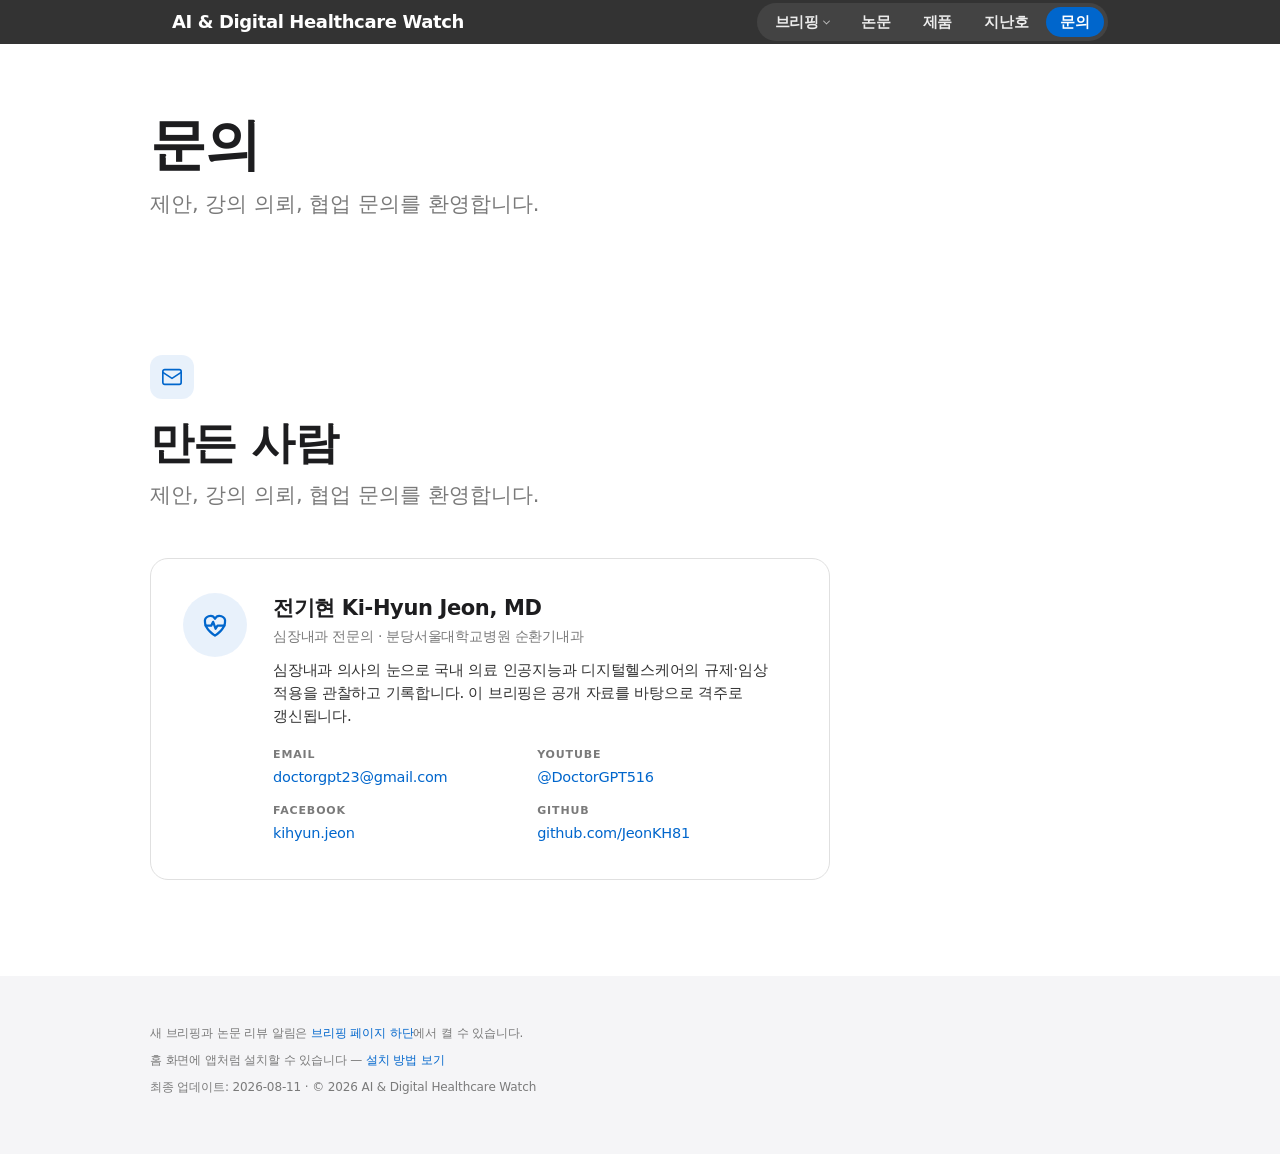
==== commit 70c83994: "홈 화면 설치 안내 페이지(/install/) 추가 — 페이스북 등 앱 내부 브라우저를 감지해 먼저 안내 Co-Authored-By: Claude Fable 5 <noreply@a" ====
--- a/about/index.html
+++ b/about/index.html
@@ -110,6 +110,7 @@
 <footer>
   <div class="tile-inner">
     <p>새 브리핑과 논문 리뷰 알림은 <a href="/#notify">브리핑 페이지 하단</a>에서 켤 수 있습니다.</p>
+    <p>홈 화면에 앱처럼 설치할 수 있습니다 — <a href="/install/">설치 방법 보기</a></p>
     <p>최종 업데이트: 2026-08-11 · © 2026 AI &amp; Digital Healthcare Watch</p>
   </div>
 </footer>
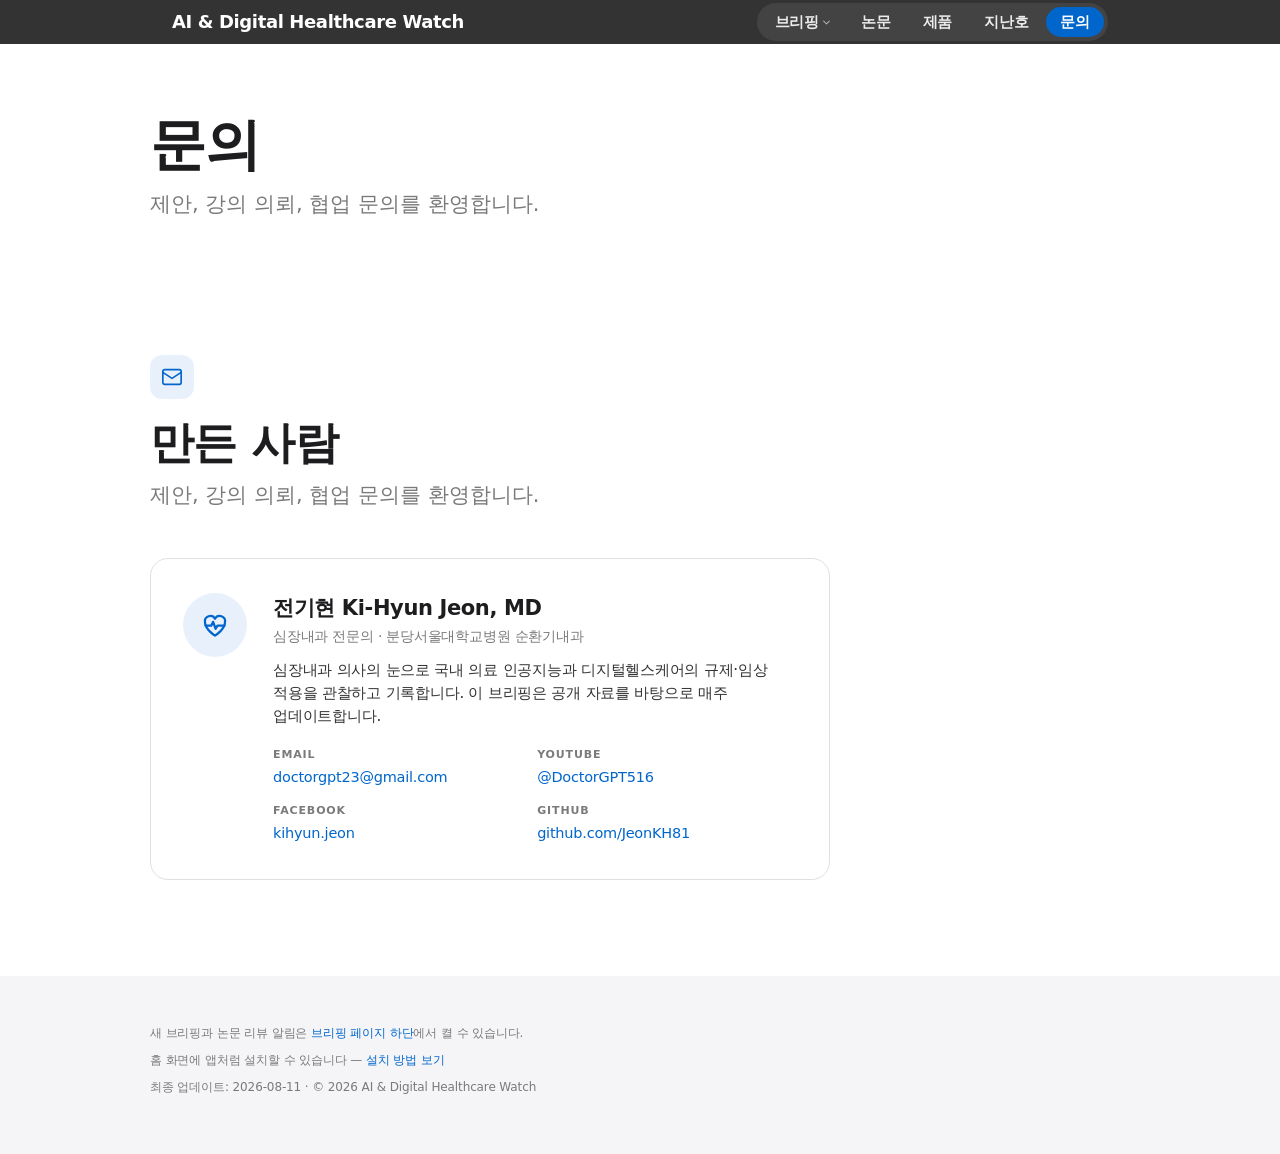
==== commit c44410c0: "'갱신'을 '업데이트'로 바꾸고 about의 낡은 '격주' 표기를 매주로 정정 Co-Authored-By: Claude Fable 5 <noreply@anthropic.com>" ====
--- a/about/index.html
+++ b/about/index.html
@@ -35,7 +35,7 @@
 <meta name="twitter:description" content="전기현(심장내과 전문의)이 만드는 의료 인공지능·디지털헬스케어 브리핑입니다. 제안과 협업 문의를 환영합니다.">
 <meta name="twitter:image" content="https://docgpt.ai.kr/og-image.jpg">
 
-<link rel="stylesheet" href="/assets/site.css">
+<link rel="stylesheet" href="/assets/site.css?v=2">
 </head>
 <body>
 
@@ -83,7 +83,7 @@
       <div>
         <h3>전기현 Ki-Hyun Jeon, MD</h3>
         <p class="role">심장내과 전문의 · 분당서울대학교병원 순환기내과</p>
-        <p class="bio">심장내과 의사의 눈으로 국내 의료 인공지능과 디지털헬스케어의 규제·임상 적용을 관찰하고 기록합니다. 이 브리핑은 공개 자료를 바탕으로 격주로 갱신됩니다.</p>
+        <p class="bio">심장내과 의사의 눈으로 국내 의료 인공지능과 디지털헬스케어의 규제·임상 적용을 관찰하고 기록합니다. 이 브리핑은 공개 자료를 바탕으로 매주 업데이트합니다.</p>
         <div class="contact-links">
           <div class="cl-item">
             <span class="cl-label">EMAIL</span>
--- a/assets/site.css
+++ b/assets/site.css
@@ -123,6 +123,68 @@
   .tile-dark { background: var(--tile-1); color: var(--body-on-dark); }
   .tile-dark-2 { background: var(--tile-2); color: var(--body-on-dark); }
   .tile-inner { max-width: 980px; margin: 0 auto; }
+
+  /* ═══ 설치 권유 띠 ═══
+   * 아직 홈 화면에 추가하지 않은 방문자에게만 보인다. 닫으면 다시 뜨지 않는다.
+   * 고정(sticky)이 아니라 스크롤과 함께 지나가므로 읽기를 방해하지 않는다. */
+  /* 히어로 쪽으로 끌어올려 빈 공간을 줄인다. 이때 position이 없으면 히어로가
+   * 위치 지정 요소(position:relative)라는 이유로 나중에 칠해져 이 띠의 윗부분을
+   * 덮어버린다(글자 위쪽이 잘린다). 그래서 띠에도 위치를 주어 순서를 뒤집는다. */
+  .install-hint { padding: 0 22px; margin: -34px auto 0; position: relative; z-index: 1; }
+  .install-hint-inner {
+    max-width: 980px;
+    margin: 0 auto;
+    display: flex;
+    align-items: center;
+    gap: 16px;
+    background: var(--parchment);
+    border: 1px solid var(--hairline);
+    border-radius: 16px;
+    padding: 16px 18px;
+  }
+  .install-hint-icon { flex: 0 0 auto; width: 24px; height: 24px; }
+  .install-hint-icon svg {
+    width: 24px; height: 24px;
+    stroke: var(--primary); stroke-width: 1.7;
+    stroke-linecap: round; stroke-linejoin: round; fill: none;
+  }
+  .install-hint p {
+    flex: 1 1 auto;
+    margin: 0;
+    font-size: 15px;
+    line-height: 1.45;
+    letter-spacing: -0.224px;
+  }
+  .install-hint .btn-pill { flex: 0 0 auto; font-size: 15px; padding: 8px 18px; }
+  .install-hint-close {
+    flex: 0 0 auto;
+    font: inherit;
+    font-size: 22px;
+    line-height: 1;
+    background: none;
+    border: 0;
+    color: var(--ink-muted-48);
+    cursor: pointer;
+    border-radius: 8px;
+    /* 손가락으로 누르는 버튼이라 보이는 크기와 별개로 44px는 확보한다 */
+    width: 44px;
+    height: 44px;
+    display: inline-flex;
+    align-items: center;
+    justify-content: center;
+    /* 넓힌 만큼 안쪽 여백을 상쇄해 띠가 두꺼워지지 않게 한다 */
+    margin: -7px -8px -7px 0;
+  }
+  .install-hint-close:hover { color: var(--ink); }
+
+  @media (max-width: 640px) {
+    .install-hint { padding: 0 18px; margin-top: -20px; }
+    .install-hint-inner { flex-wrap: wrap; gap: 12px; padding: 15px 16px; }
+    .install-hint p { flex: 1 1 100%; order: 2; font-size: 14.5px; }
+    .install-hint-icon { order: 1; }
+    .install-hint-close { order: 1; margin-left: auto; }
+    .install-hint .btn-pill { order: 3; }
+  }
   .tile-inner-wide { max-width: 1200px; margin: 0 auto; }
 
   /* ═══ Hero ═══ */
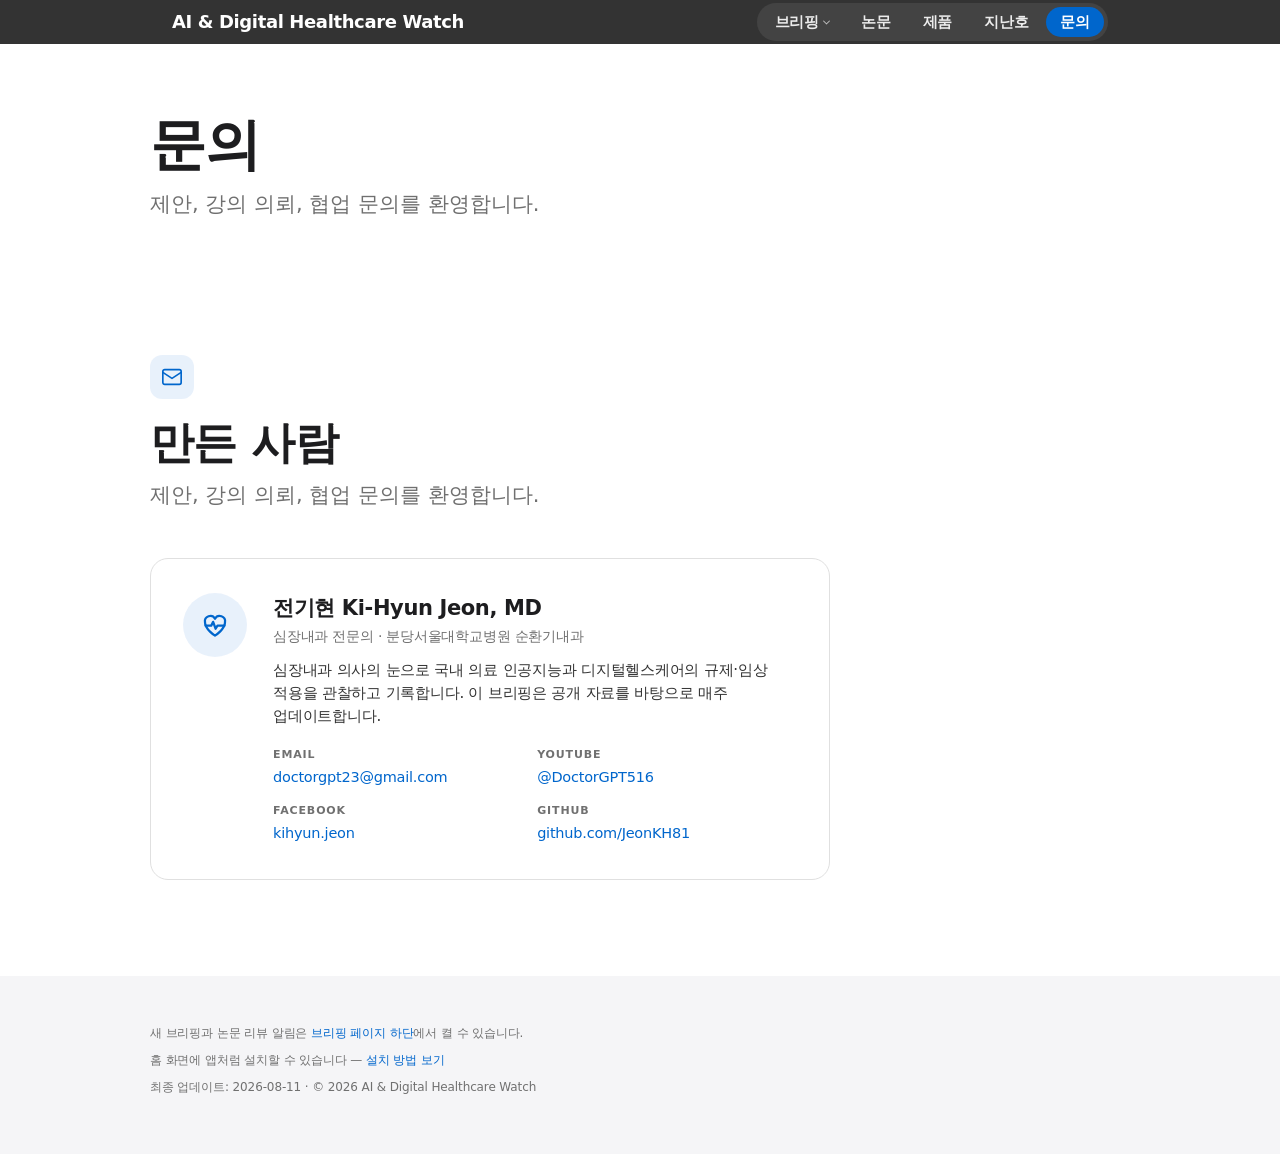
==== commit a59a754f: "인터페이스 리뷰 반영 — 명암비·가로 스크롤 단서·랜드마크·ARIA 정리 better-interface 스킬로 6개 영역(접근성·레이아웃·글쓰기·타이포·색·UI)을 검토한 결과. " ====
--- a/about/index.html
+++ b/about/index.html
@@ -35,7 +35,7 @@
 <meta name="twitter:description" content="전기현(심장내과 전문의)이 만드는 의료 인공지능·디지털헬스케어 브리핑입니다. 제안과 협업 문의를 환영합니다.">
 <meta name="twitter:image" content="https://docgpt.ai.kr/og-image.jpg">
 
-<link rel="stylesheet" href="/assets/site.css?v=2">
+<link rel="stylesheet" href="/assets/site.css?v=4">
 </head>
 <body>
 
--- a/assets/site.css
+++ b/assets/site.css
@@ -11,7 +11,7 @@
     --body-on-dark: #ffffff;
     --body-muted: #cccccc;
     --ink-muted-80: #333333;
-    --ink-muted-48: #7a7a7a;
+    --ink-muted-48: #707070;   /* 흰 4.95:1 · 파치먼트 4.55:1 (구 #7a7a7a는 3.94~4.29로 미달) */
     --divider-soft: #f0f0f0;
     --hairline: #e0e0e0;
     --canvas: #ffffff;
@@ -106,7 +106,7 @@
     background: rgba(255, 255, 255, 0.16);
     text-decoration: none;
   }
-  .gnav nav a:active { transform: scale(0.95); }
+  .gnav nav a:active { transform: scale(0.96); }
   .gnav nav a.current {
     background: var(--primary);
     color: #ffffff;
@@ -123,6 +123,79 @@
   .tile-dark { background: var(--tile-1); color: var(--body-on-dark); }
   .tile-dark-2 { background: var(--tile-2); color: var(--body-on-dark); }
   .tile-inner { max-width: 980px; margin: 0 auto; }
+
+  /* ═══ NEW 배지 ═══
+   * 이번 업데이트에서 새로 들어온 항목에만 붙는다. 항목에 심어둔
+   * data-added 중 가장 최근 값만 표시하므로, 다음 업데이트가 올라오면
+   * 지난주 표시는 스크립트가 손대지 않아도 저절로 사라진다. */
+  .badge-new {
+    display: inline-block;
+    font-size: 12px;
+    font-weight: 700;
+    letter-spacing: 0.06em;
+    line-height: 1;
+    padding: 4px 6px;
+    border-radius: 5px;
+    background: var(--primary);
+    color: #ffffff;
+    white-space: nowrap;
+  }
+  /* 날짜 칸 아래로 떨어뜨린다(동향·해외·LLM·제품 소식) */
+  .date .badge-new { margin-top: 7px; }
+  /* 논문 리뷰는 태그 줄에 섞여 들어간다 */
+  .r-tags .badge-new { align-self: center; }
+  /* 어두운 타일 위에서는 흰 글씨가 파랑에 묻히므로 밝은 파랑 + 검정 */
+  .tile-dark .badge-new,
+  .tile-dark-2 .badge-new { background: var(--primary-on-dark); color: #000000; }
+
+  /* ═══ 가로 스크롤 단서 ═══
+   * 320px에서 섹션 띠는 링크 2개를, 타임라인은 항목 6개 중 4개를 화면 밖에 둔다.
+   * macOS·iOS는 스크롤바가 평소 보이지 않으므로 오른쪽 끝을 흐리게 해서
+   * "더 있다"를 알린다. 끝까지 밀면 스크립트가 .at-end를 붙여 단서를 지운다. */
+  .subnav-inner,
+  .timeline-scroll {
+    -webkit-mask-image: linear-gradient(to right, #000 0, #000 calc(100% - 36px), transparent 100%);
+    mask-image: linear-gradient(to right, #000 0, #000 calc(100% - 36px), transparent 100%);
+  }
+  .subnav-inner.at-end,
+  .timeline-scroll.at-end {
+    -webkit-mask-image: none;
+    mask-image: none;
+  }
+  /* 마스크를 못 쓰는 브라우저를 위해 오른쪽 경계선을 하나 남긴다 */
+  @supports not (mask-image: linear-gradient(to right, #000, transparent)) {
+    .subnav-inner, .timeline-scroll { border-right: 1px solid var(--hairline); }
+  }
+
+  /* ═══ 어두운 타일에서의 보조 텍스트 ═══
+   * --ink-muted-48 은 "지금 표면 위의 보조 텍스트"라는 역할이고, 값은 흰·파치먼트
+   * 기준으로 정해져 있다. 어두운 타일에서 그대로 쓰면 2.9:1 까지 떨어졌다
+   * (핵심 카드 출처, 차트 설명, 제품 카탈로그의 회사명·메타 등 여러 곳).
+   * 컴포넌트마다 색을 덮어쓰는 대신 타일 안에서 토큰을 다시 정의한다 —
+   * 앞으로 추가되는 컴포넌트도 자동으로 맞는 값을 받는다. */
+  .tile-dark,
+  .tile-dark-2 { --ink-muted-48: #999999; }   /* 어두운 타일 위 5.03~5.23:1 */
+
+  /* ═══ 본문 바로가기 ═══
+   * 고정 상단바 + 섹션 띠를 지나야 본문에 닿으므로, 키보드 첫 탭에서 건너뛴다. */
+  .skip-link {
+    position: absolute;
+    left: -9999px;
+    top: 0;
+    z-index: 300;
+    background: var(--primary);
+    color: #ffffff;
+    font-size: 15px;
+    font-weight: 600;
+    padding: 12px 18px;
+    border-radius: 0 0 10px 0;
+  }
+  .skip-link:focus-visible {
+    left: 0;
+    text-decoration: none;
+    outline: 2px solid var(--primary-focus);
+    outline-offset: 2px;
+  }
 
   /* ═══ 설치 권유 띠 ═══
    * 아직 홈 화면에 추가하지 않은 방문자에게만 보인다. 닫으면 다시 뜨지 않는다.
@@ -145,7 +218,7 @@
   .install-hint-icon { flex: 0 0 auto; width: 24px; height: 24px; }
   .install-hint-icon svg {
     width: 24px; height: 24px;
-    stroke: var(--primary); stroke-width: 1.7;
+    stroke: var(--primary); stroke-width: 1.8;
     stroke-linecap: round; stroke-linejoin: round; fill: none;
   }
   .install-hint p {
@@ -231,7 +304,7 @@
     font-family: var(--font-display);
     font-size: clamp(19px, 3vw, 26px);
     font-weight: 400;
-    line-height: 1.3;
+    line-height: 1.45;
     letter-spacing: 0;
     color: var(--ink-muted-48);
     max-width: 640px;
@@ -252,7 +325,7 @@
     transition: transform 0.15s ease;
   }
   .btn-pill:hover { text-decoration: none; background: var(--primary-focus); border-color: var(--primary-focus); }
-  .btn-pill:active { transform: scale(0.95); }
+  .btn-pill:active { transform: scale(0.96); }
   .btn-ghost {
     display: inline-block;
     background: transparent;
@@ -265,7 +338,7 @@
     transition: transform 0.15s ease;
   }
   .btn-ghost:hover { text-decoration: none; background: var(--primary); color: #ffffff; }
-  .btn-ghost:active { transform: scale(0.95); }
+  .btn-ghost:active { transform: scale(0.96); }
 
   /* ═══ ECG line ═══ */
   .ecg-wrap { max-width: 900px; margin: 26px auto 0; overflow: hidden; }
@@ -508,7 +581,7 @@
     font-size: 11.5px;
     fill: var(--body-muted);
   }
-  .bar-base { stroke: rgba(255, 255, 255, 0.18); stroke-width: 1; }
+  .bar-base { stroke: rgba(255, 255, 255, 0.18); stroke-width: 1.8; }
   html.js .bar {
     transform-box: fill-box;
     transform-origin: bottom;
@@ -647,7 +720,7 @@
     vertical-align: 2px;
     white-space: nowrap;
   }
-  .conf-item h4 .abbr.gen { color: var(--ink-muted-48); background: rgba(0, 0, 0, 0.05); }
+  .conf-item h4 .abbr.gen { color: #5f5f5f; background: rgba(0, 0, 0, 0.05); }   /* 배지 배경 위 5.27:1 (구 4.08) */
   .conf-desc {
     margin: 0 0 9px;
     font-size: 14.5px;
@@ -883,7 +956,7 @@
     transition: transform 0.15s ease, border-color 0.2s, background 0.2s;
   }
   .filter-chip:hover { border-color: var(--ink-muted-48); }
-  .filter-chip:active { transform: scale(0.95); }
+  .filter-chip:active { transform: scale(0.96); }
   .filter-chip[aria-pressed="true"] {
     border: 2px solid var(--primary-focus);
     padding: 9px 17px;
@@ -998,8 +1071,17 @@
     margin: -30px 0 34px;
     max-width: 78ch;
   }
-  .product-note strong { color: var(--body-muted); font-weight: 600; }
-  .product-note a { color: var(--primary-on-dark); }
+  /* 이 컴포넌트는 원래 어두운 제품 타일용이었는데 밝은 타일(#llm)에서도 쓰인다.
+   * 기본값을 밝은 표면 기준으로 두고, 어두운 타일에서만 되돌린다.
+   * (구: strong이 #cccccc라 파치먼트 위에서 1.47:1 — 사실상 보이지 않았다) */
+  .product-note strong { color: var(--ink); font-weight: 600; }
+  .product-note a { color: var(--primary); }
+  .tile-dark .product-note,
+  .tile-dark-2 .product-note { color: var(--body-muted); }
+  .tile-dark .product-note strong,
+  .tile-dark-2 .product-note strong { color: #ffffff; }
+  .tile-dark .product-note a,
+  .tile-dark-2 .product-note a { color: var(--primary-on-dark); }
 
   /* ═══ 논문 리뷰 티저 ═══ */
   .paper-teasers {
@@ -1219,7 +1301,7 @@
       border-color: var(--primary);
     }
   }
-  .btn-notify:active:not(:disabled) { transform: scale(0.97); }
+  .btn-notify:active:not(:disabled) { transform: scale(0.96); }
   .btn-notify:disabled { opacity: 0.5; cursor: default; }
   .btn-notify.is-on {
     background: transparent;
@@ -1228,7 +1310,7 @@
   }
   .btn-notify svg {
     width: 17px; height: 17px; fill: none;
-    stroke: currentColor; stroke-width: 1.9;
+    stroke: currentColor; stroke-width: 1.8;
     stroke-linecap: round; stroke-linejoin: round;
   }
   .notify-status {
@@ -1287,7 +1369,7 @@
     color: var(--ink);
     text-decoration: none;
   }
-  .subnav a:active { transform: scale(0.95); }
+  .subnav a:active { transform: scale(0.96); }
   /* 지금 보고 있는 섹션 표시 (스크롤 감지 스크립트가 .current를 붙인다) */
   .subnav a.current {
     background: var(--primary);
@@ -1406,13 +1488,13 @@
   padding: 5px 10px;
   border-radius: 9999px;
   background: rgba(0, 102, 204, 0.1);
-  color: var(--primary);
+  color: #005bb8;            /* 배지 배경 위 5.27:1 (구 var(--primary)는 4.45) */
   white-space: nowrap;
   transform: translateY(-4px);
 }
 .tile-dark .cadence, .tile-dark-2 .cadence {
   background: rgba(255, 255, 255, 0.14);
-  color: var(--primary-on-dark);
+  color: #7cc0ff;            /* 어두운 타일 위 4.94:1 (구 #2997ff는 3.17) */
 }
 @media (max-width: 640px) {
   .cadence { font-size: 11.5px; padding: 4px 9px; margin-left: 8px; }
@@ -1486,7 +1568,7 @@
     height: 22px;
     fill: none;
     stroke: currentColor;
-    stroke-width: 1.7;
+    stroke-width: 1.8;
     stroke-linecap: round;
     stroke-linejoin: round;
   }
